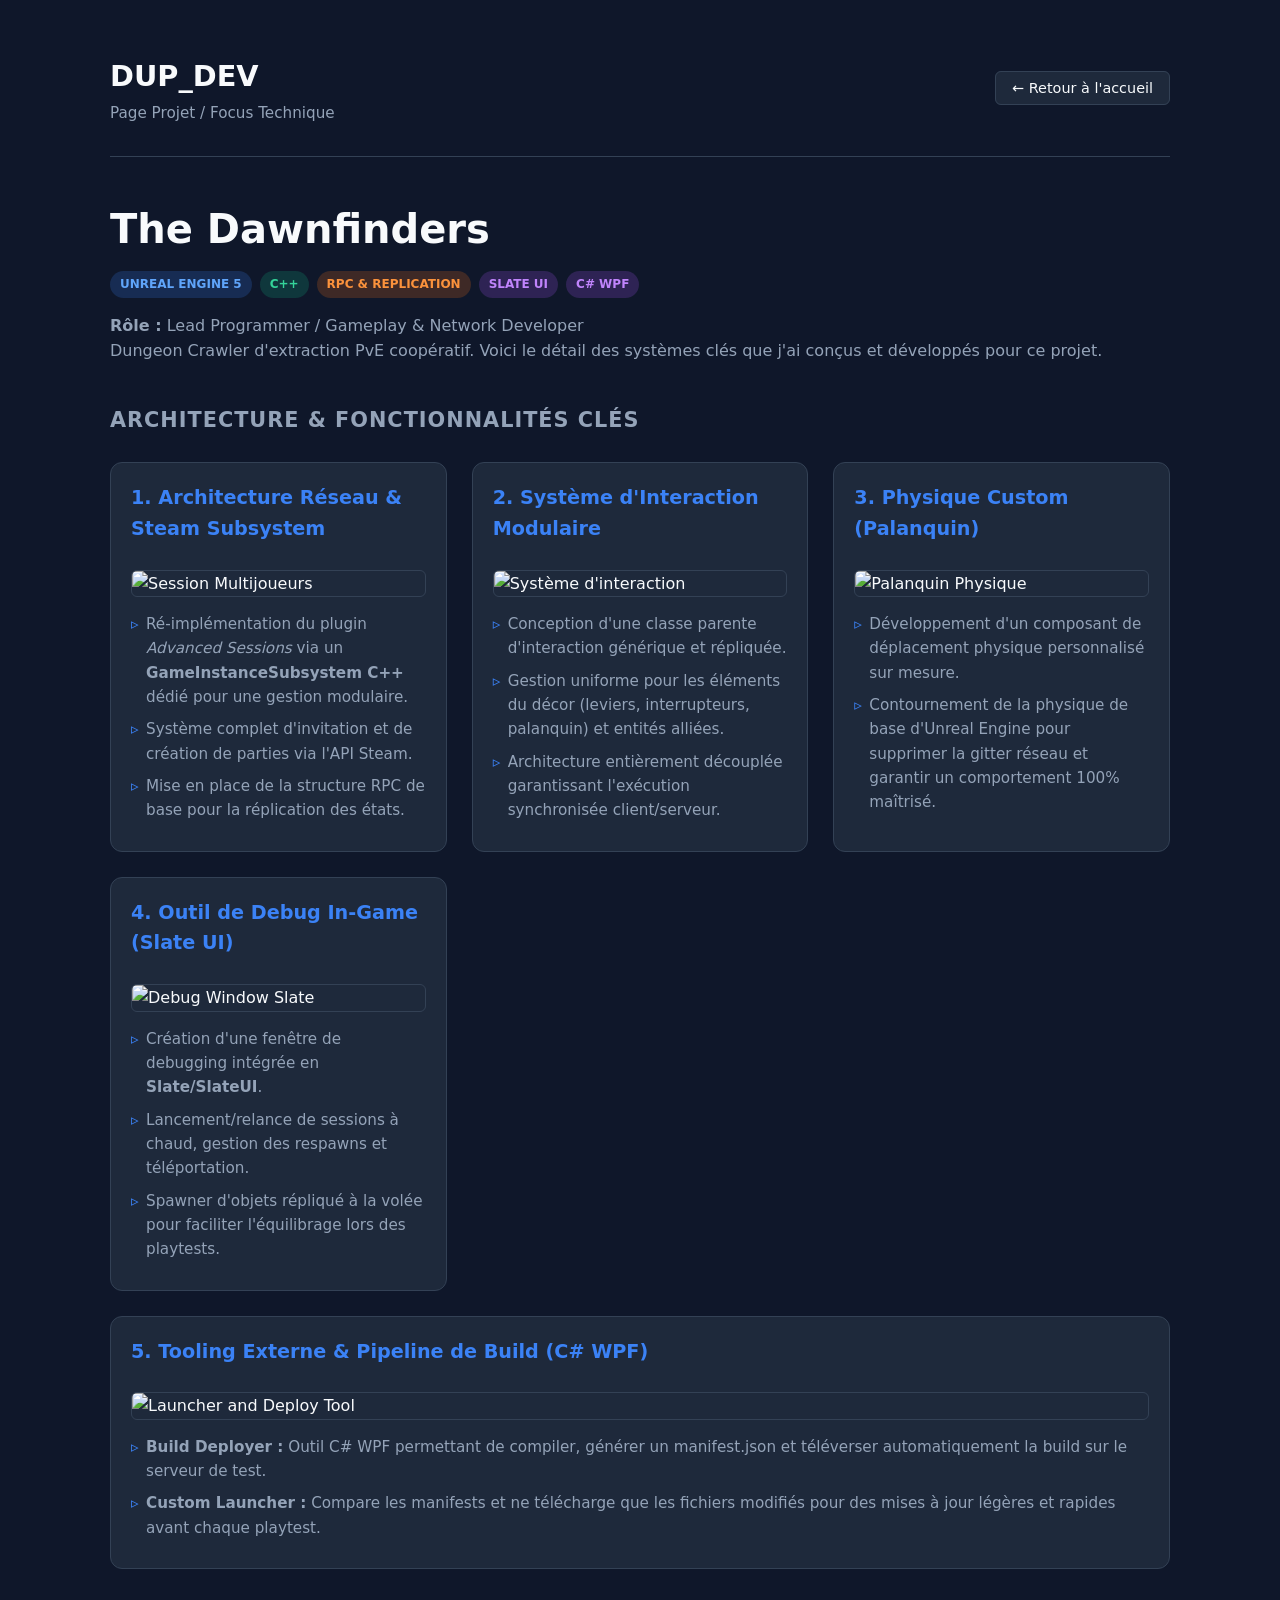
==== dawnfinders.html @ 89d2ec2f "[add] Source files" ====
<!DOCTYPE html>
<html lang="fr">
<head>
    <meta charset="UTF-8">
    <meta name="viewport" content="width=device-width, initial-scale=1.0">
    <title>The Dawnfinders | Détails Techniques</title>
    <link rel="stylesheet" href="style.css">
</head>
<body>

<header>
    <div class="brand">
        <h1><a href="index.html">DUP_DEV</a></h1>
        <p>Page Projet / Focus Technique</p>
    </div>
    <nav class="nav-links">
        <a href="index.html">← Retour à l'accueil</a>
    </nav>
</header>

<main>
    <section class="detail-hero">
        <h1>The Dawnfinders</h1>
        <div class="tags">
            <span class="tag tag-ue5">Unreal Engine 5</span>
            <span class="tag tag-cpp">C++</span>
            <span class="tag tag-network">RPC & Replication</span>
            <span class="tag tag-tools">Slate UI</span>
            <span class="tag tag-tools">C# WPF</span>
        </div>
        <p style="color: var(--text-muted); margin-top: 15px;">
            <strong>Rôle :</strong> Lead Programmer / Gameplay & Network Developer<br>
            Dungeon Crawler d'extraction PvE coopératif. Voici le détail des systèmes clés que j'ai conçus et développés pour ce projet.
        </p>
    </section>

    <h2 class="section-title">Architecture & Fonctionnalités Clés</h2>

    <div class="tech-grid">

        <!-- BLOC 1 -->
        <article class="tech-card">
            <h3>1. Architecture Réseau & Steam Subsystem</h3>
            <img src="assets/dawnfinders-network.png" alt="Session Multijoueurs">
            <ul>
                <li>Ré-implémentation du plugin <em>Advanced Sessions</em> via un <strong>GameInstanceSubsystem C++</strong> dédié pour une gestion modulaire.</li>
                <li>Système complet d'invitation et de création de parties via l'API Steam.</li>
                <li>Mise en place de la structure RPC de base pour la réplication des états.</li>
            </ul>
        </article>

        <!-- BLOC 2 -->
        <article class="tech-card">
            <h3>2. Système d'Interaction Modulaire</h3>
            <img src="assets/dawnfinders-network.png" alt="Système d'interaction">
            <ul>
                <li>Conception d'une classe parente d'interaction générique et répliquée.</li>
                <li>Gestion uniforme pour les éléments du décor (leviers, interrupteurs, palanquin) et entités alliées.</li>
                <li>Architecture entièrement découplée garantissant l'exécution synchronisée client/serveur.</li>
            </ul>
        </article>

        <!-- BLOC 3 -->
        <article class="tech-card">
            <h3>3. Physique Custom (Palanquin)</h3>
            <img src="assets/dawnfinders-network.png" alt="Palanquin Physique">
            <ul>
                <li>Développement d'un composant de déplacement physique personnalisé sur mesure.</li>
                <li>Contournement de la physique de base d'Unreal Engine pour supprimer la gitter réseau et garantir un comportement 100% maîtrisé.</li>
            </ul>
        </article>

        <!-- BLOC 4 -->
        <article class="tech-card">
            <h3>4. Outil de Debug In-Game (Slate UI)</h3>
            <img src="assets/dawnfinders-slate.png" alt="Debug Window Slate">
            <ul>
                <li>Création d'une fenêtre de debugging intégrée en <strong>Slate/SlateUI</strong>.</li>
                <li>Lancement/relance de sessions à chaud, gestion des respawns et téléportation.</li>
                <li>Spawner d'objets répliqué à la volée pour faciliter l'équilibrage lors des playtests.</li>
            </ul>
        </article>

        <!-- BLOC 5 -->
        <article class="tech-card" style="grid-column: 1 / -1;">
            <h3>5. Tooling Externe & Pipeline de Build (C# WPF)</h3>
            <img src="assets/dawnfinders-launcher.png" alt="Launcher and Deploy Tool" style="max-height: 350px; object-fit: contain;">
            <ul>
                <li><strong>Build Deployer :</strong> Outil C# WPF permettant de compiler, générer un <code>manifest.json</code> et téléverser automatiquement la build sur le serveur de test.</li>
                <li><strong>Custom Launcher :</strong> Compare les manifests et ne télécharge que les fichiers modifiés pour des mises à jour légères et rapides avant chaque playtest.</li>
            </ul>
        </article>

    </div>
</main>

<script src="script.js"></script>
</body>
</html>
---- style.css ----
/* --- VARIABLES DE COULEURS & DIGNES --- */
:root {
    --bg-color: #0f172a;        /* Anthracite sombre */
    --card-bg: #1e293b;         /* Cartes */
    --card-border: #334155;     /* Bordures */
    --text-main: #f8fafc;       /* Texte blanc */
    --text-muted: #94a3b8;      /* Texte secondaire */
    --accent-blue: #3b82f6;     /* Bleu accent */
    --accent-orange: #f97316;   /* Orange boutons */
    --accent-green: #10b981;    /* Vert accents */
    --code-bg: #020617;        /* Fond des blocs de code */
}

* {
    box-sizing: border-box;
    margin: 0;
    padding: 0;
    font-family: 'Segoe UI', system-ui, -apple-system, sans-serif;
}

body {
    background-color: var(--bg-color);
    color: var(--text-main);
    line-height: 1.6;
    padding: 20px;
    max-width: 1100px;
    margin: 0 auto;
}

/* --- EN-TÊTE / NAVIGATION --- */
header {
    display: flex;
    justify-content: space-between;
    align-items: center;
    padding: 30px 0;
    border-bottom: 1px solid var(--card-border);
    margin-bottom: 40px;
}

.brand h1 a {
    color: var(--text-main);
    text-decoration: none;
    font-size: 1.8rem;
    font-weight: 700;
}

.brand p {
    color: var(--text-muted);
    font-size: 0.95rem;
}

.nav-links a {
    color: var(--text-main);
    text-decoration: none;
    background: var(--card-bg);
    border: 1px solid var(--card-border);
    padding: 8px 16px;
    border-radius: 6px;
    font-size: 0.9rem;
    margin-left: 8px;
    transition: all 0.2s ease;
}

.nav-links a:hover {
    border-color: var(--accent-blue);
    color: var(--accent-blue);
}

/* --- TITRES --- */
h2.section-title {
    font-size: 1.3rem;
    text-transform: uppercase;
    letter-spacing: 1px;
    color: var(--text-muted);
    margin-bottom: 25px;
}

/* --- CARTES DE PROJET (PAGE D'ACCUEIL) --- */
.projects-grid {
    display: flex;
    flex-direction: column;
    gap: 25px;
    margin-bottom: 50px;
}

.project-card {
    background: var(--card-bg);
    border: 1px solid var(--card-border);
    border-radius: 12px;
    display: flex;
    overflow: hidden;
    transition: transform 0.2s ease, border-color 0.2s ease;
}

.project-card:hover {
    transform: translateY(-3px);
    border-color: var(--accent-blue);
}

.project-img {
    width: 35%;
    min-width: 280px;
    object-fit: cover;
    background-color: #000;
}

.project-content {
    padding: 25px;
    width: 65%;
    display: flex;
    flex-direction: column;
    justify-content: space-between;
}

.project-header h3 {
    font-size: 1.5rem;
    margin-bottom: 10px;
}

/* Badges / Tags */
.tags {
    display: flex;
    flex-wrap: wrap;
    gap: 8px;
    margin-bottom: 15px;
}

.tag {
    font-size: 0.75rem;
    font-weight: 600;
    padding: 4px 10px;
    border-radius: 20px;
    text-transform: uppercase;
}

.tag-ue5 { background: rgba(59, 130, 246, 0.2); color: #60a5fa; }
.tag-cpp { background: rgba(16, 185, 129, 0.2); color: #34d399; }
.tag-network { background: rgba(249, 115, 22, 0.2); color: #fb923c; }
.tag-tools { background: rgba(168, 85, 247, 0.2); color: #c084fc; }

.project-description {
    color: var(--text-muted);
    font-size: 0.95rem;
    margin-bottom: 20px;
}

.btn-cta {
    display: inline-block;
    align-self: flex-start;
    background-color: var(--accent-orange);
    color: #fff;
    padding: 10px 18px;
    border-radius: 6px;
    text-decoration: none;
    font-weight: 600;
    font-size: 0.9rem;
    transition: opacity 0.2s ease;
}

.btn-cta:hover {
    opacity: 0.9;
}

/* --- GRILLE DE DÉTAILS (PAGES PROJET) --- */
.detail-hero {
    margin-bottom: 40px;
}

.detail-hero h1 {
    font-size: 2.5rem;
    margin-bottom: 10px;
}

.tech-grid {
    display: grid;
    grid-template-columns: repeat(auto-fit, minmax(300px, 1fr));
    gap: 25px;
    margin-bottom: 50px;
}

.tech-card {
    background: var(--card-bg);
    border: 1px solid var(--card-border);
    border-radius: 12px;
    padding: 20px;
    display: flex;
    flex-direction: column;
}

.tech-card h3 {
    color: var(--accent-blue);
    font-size: 1.2rem;
    margin-bottom: 10px;
}

.tech-card img {
    width: 100%;
    border-radius: 6px;
    margin: 15px 0;
    border: 1px solid var(--card-border);
}

.tech-card ul {
    list-style: none;
    color: var(--text-muted);
    font-size: 0.95rem;
}

.tech-card ul li {
    margin-bottom: 8px;
    position: relative;
    padding-left: 15px;
}

.tech-card ul li::before {
    content: "▹";
    position: absolute;
    left: 0;
    color: var(--accent-blue);
}

/* --- SECTION COMPÉTENCES --- */
.skills-container {
    display: grid;
    grid-template-columns: repeat(auto-fit, minmax(200px, 1fr));
    gap: 20px;
    background: var(--card-bg);
    border: 1px solid var(--card-border);
    padding: 30px;
    border-radius: 12px;
    margin-bottom: 50px;
}

.skill-column h4 {
    color: var(--accent-blue);
    margin-bottom: 12px;
    font-size: 1.1rem;
    border-bottom: 1px solid var(--card-border);
    padding-bottom: 6px;
}

.skill-column ul {
    list-style: none;
}

.skill-column li {
    color: var(--text-muted);
    font-size: 0.95rem;
    margin-bottom: 8px;
}

/* --- RESPONSIVE --- */
@media (max-width: 768px) {
    header {
        flex-direction: column;
        align-items: flex-start;
        gap: 20px;
    }
    .project-card {
        flex-direction: column;
    }
    .project-img {
        width: 100%;
        height: 200px;
    }
    .project-content {
        width: 100%;
    }
}
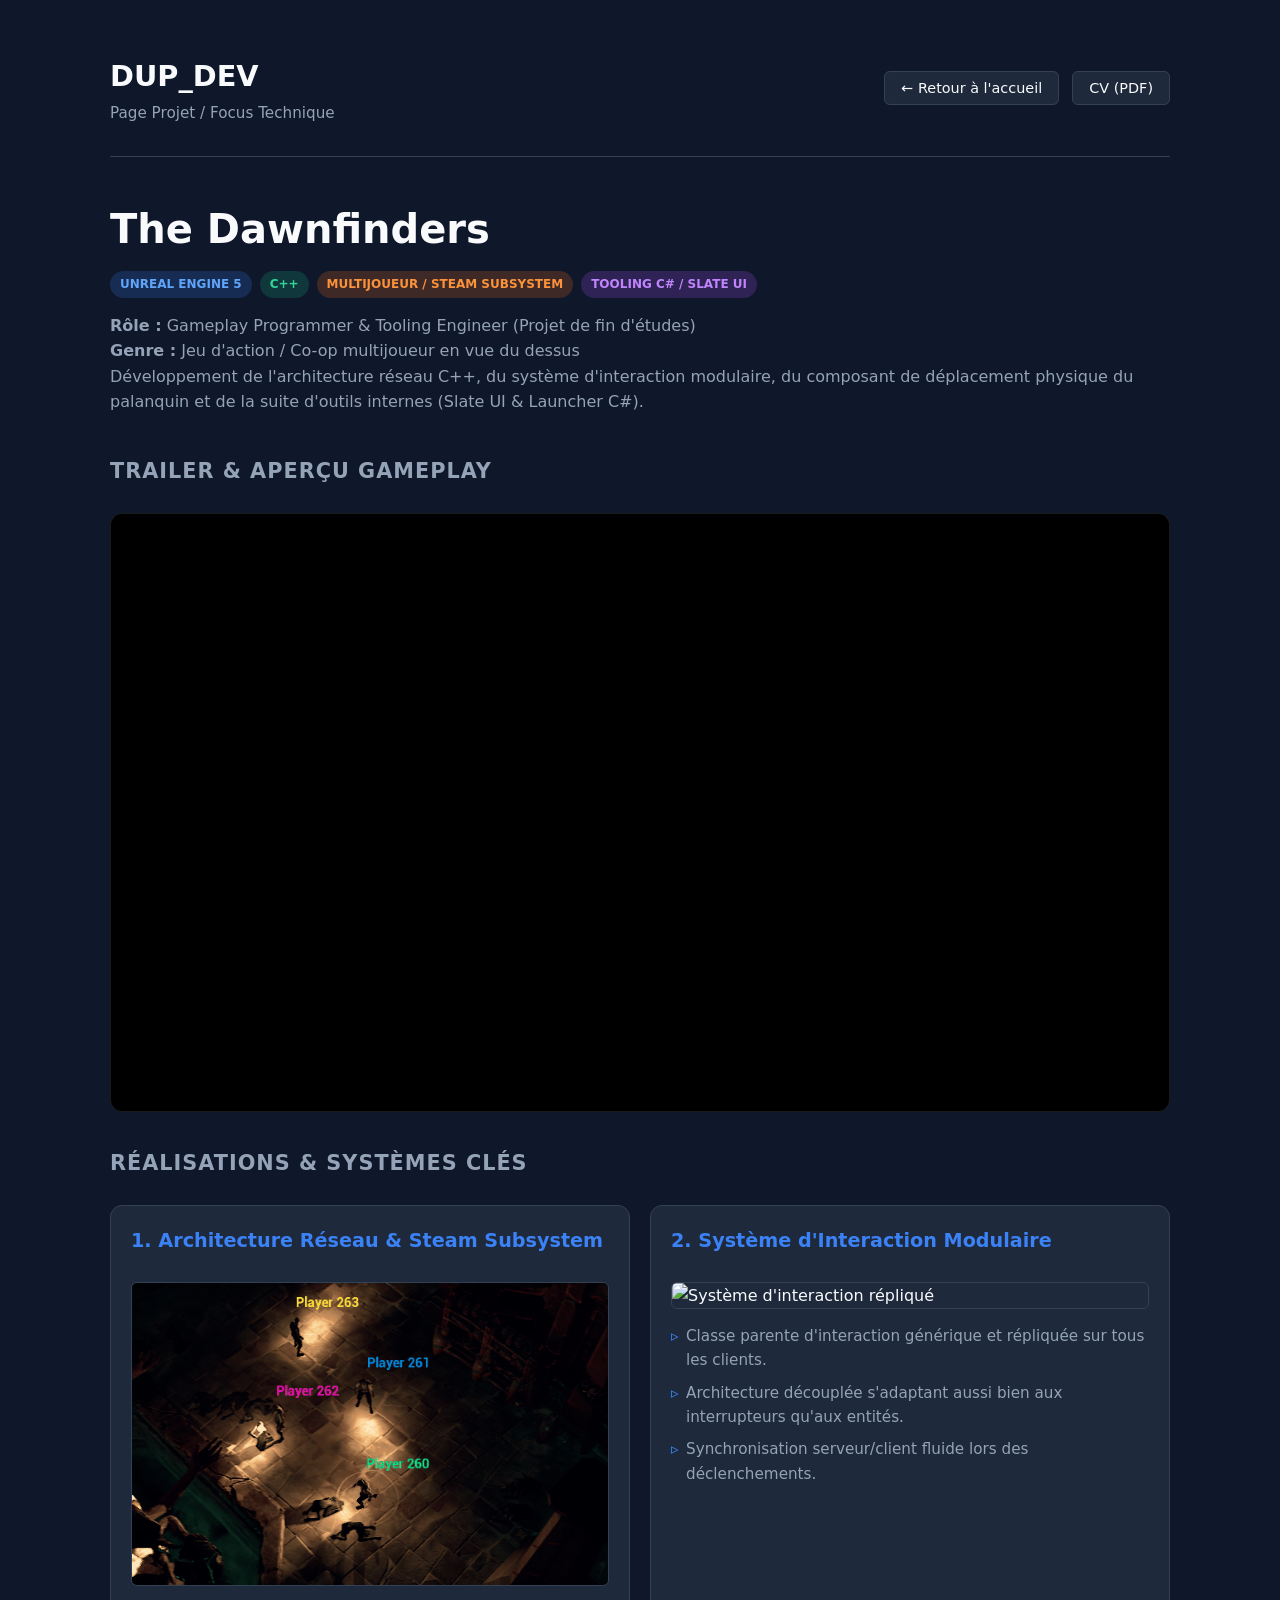
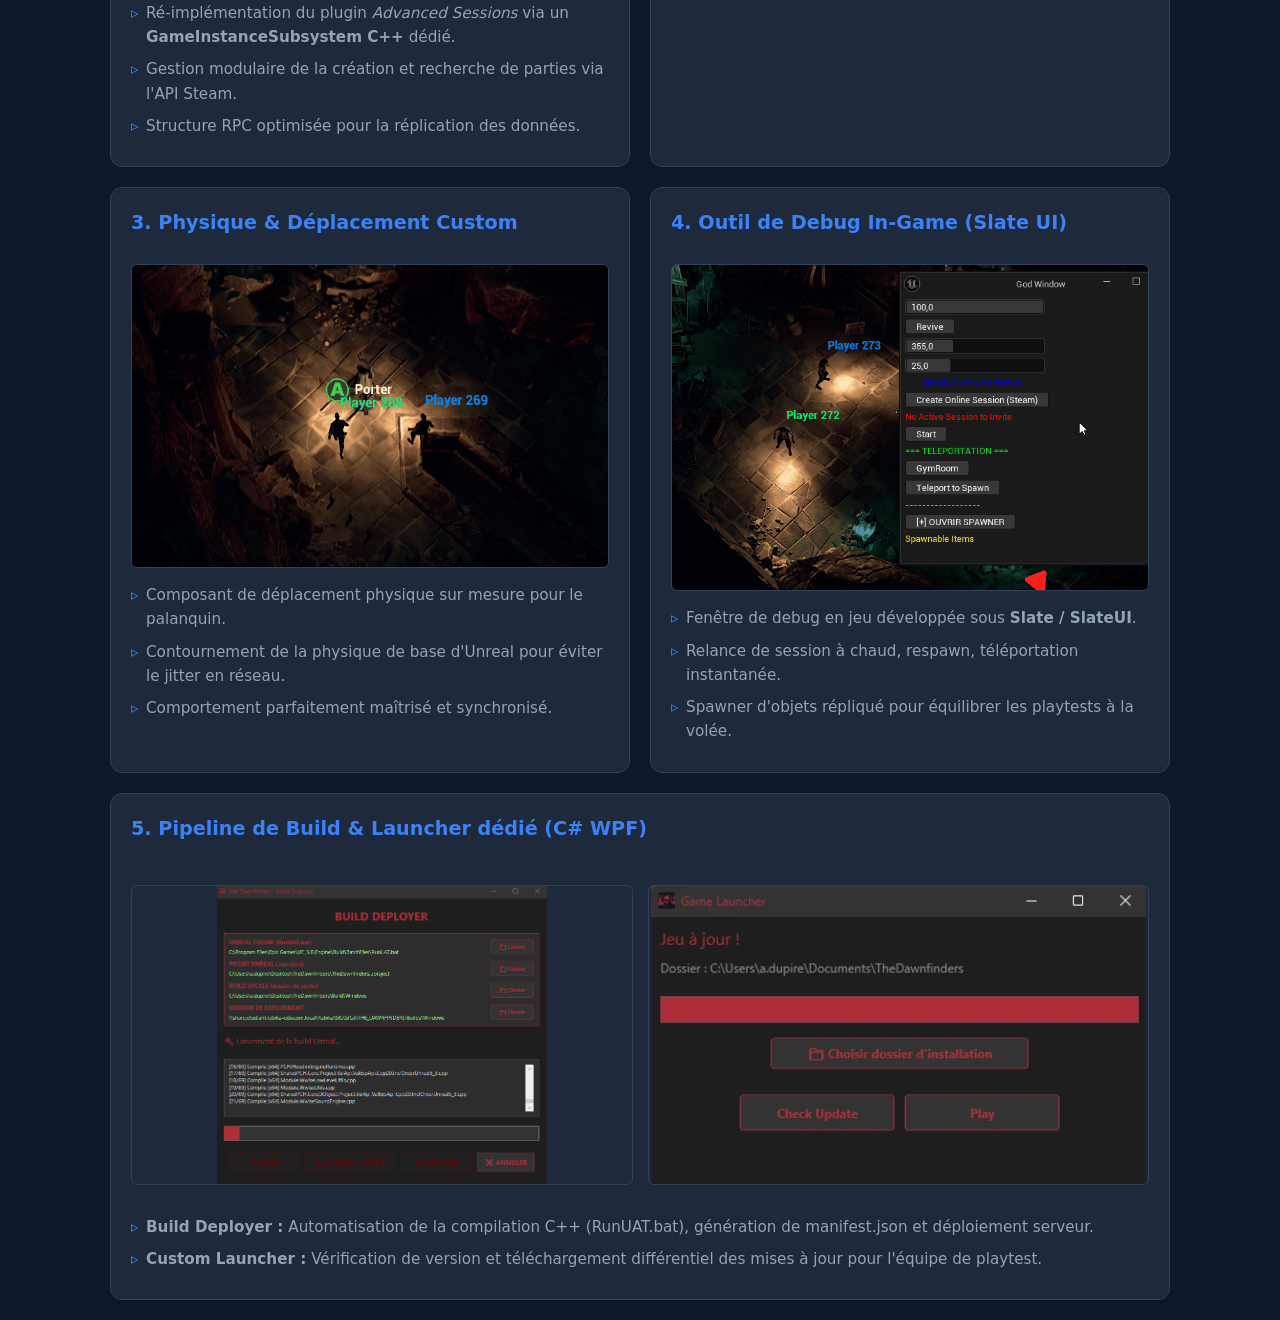
==== commit 02ca86b3: "[add] Youtube integration + assets" ====
--- a/dawnfinders.html
+++ b/dawnfinders.html
@@ -15,79 +15,100 @@
     </div>
     <nav class="nav-links">
         <a href="index.html">← Retour à l'accueil</a>
+        <a href="assets/CV_TonNom.pdf" target="_blank" download>CV (PDF)</a>
     </nav>
 </header>
 
 <main>
+    <!-- 1. PRÉSENTATION DU PROJET -->
     <section class="detail-hero">
         <h1>The Dawnfinders</h1>
         <div class="tags">
             <span class="tag tag-ue5">Unreal Engine 5</span>
             <span class="tag tag-cpp">C++</span>
-            <span class="tag tag-network">RPC & Replication</span>
-            <span class="tag tag-tools">Slate UI</span>
-            <span class="tag tag-tools">C# WPF</span>
+            <span class="tag tag-network">Multijoueur / Steam Subsystem</span>
+            <span class="tag tag-tools">Tooling C# / Slate UI</span>
         </div>
         <p style="color: var(--text-muted); margin-top: 15px;">
-            <strong>Rôle :</strong> Lead Programmer / Gameplay & Network Developer<br>
-            Dungeon Crawler d'extraction PvE coopératif. Voici le détail des systèmes clés que j'ai conçus et développés pour ce projet.
+            <strong>Rôle :</strong> Gameplay Programmer & Tooling Engineer (Projet de fin d'études)<br>
+            <strong>Genre :</strong> Jeu d'action / Co-op multijoueur en vue du dessus<br>
+            Développement de l'architecture réseau C++, du système d'interaction modulaire, du composant de déplacement physique du palanquin et de la suite d'outils internes (Slate UI & Launcher C#).
         </p>
     </section>
 
-    <h2 class="section-title">Architecture & Fonctionnalités Clés</h2>
+    <!-- 2. TRAILER / APERÇU GAMEPLAY -->
+    <section class="trailer-section" style="margin: 35px 0;">
+        <h2 class="section-title">Trailer & Aperçu Gameplay</h2>
+        <div style="position: relative; padding-bottom: 56.25%; height: 0; overflow: hidden; border-radius: 12px; border: 1px solid rgba(255,255,255,0.1); background-color: #000;">
+            <!-- Option A : YouTube (remplace TON_ID_YOUTUBE) -->
+            <iframe
+                    style="position: absolute; top:0; left: 0; width: 100%; height: 100%; border:0;"
+                    src="https://www.youtube.com/embed/vQHpLTRufTA"
+                    title="The Dawnfinders Teaser"
+                    allowfullscreen>
+            </iframe>
+        </div>
+    </section>
+
+    <!-- 3. GRILLE DE RÉALISATIONS TECHNIQUES -->
+    <h2 class="section-title">Réalisations & Systèmes Clés</h2>
 
     <div class="tech-grid">
 
-        <!-- BLOC 1 -->
+        <!-- BLOC 1 : RESEAU -->
         <article class="tech-card">
             <h3>1. Architecture Réseau & Steam Subsystem</h3>
-            <img src="assets/dawnfinders-network.png" alt="Session Multijoueurs">
+            <img src="assets/Multi.gif" alt="Session Multijoueur">
             <ul>
-                <li>Ré-implémentation du plugin <em>Advanced Sessions</em> via un <strong>GameInstanceSubsystem C++</strong> dédié pour une gestion modulaire.</li>
-                <li>Système complet d'invitation et de création de parties via l'API Steam.</li>
-                <li>Mise en place de la structure RPC de base pour la réplication des états.</li>
+                <li>Ré-implémentation du plugin <em>Advanced Sessions</em> via un <strong>GameInstanceSubsystem C++</strong> dédié.</li>
+                <li>Gestion modulaire de la création et recherche de parties via l'API Steam.</li>
+                <li>Structure RPC optimisée pour la réplication des données.</li>
             </ul>
         </article>
 
-        <!-- BLOC 2 -->
+        <!-- BLOC 2 : INTERACTIONS -->
         <article class="tech-card">
             <h3>2. Système d'Interaction Modulaire</h3>
-            <img src="assets/dawnfinders-network.png" alt="Système d'interaction">
+            <img src="assets/Doors.gif" alt="Système d'interaction répliqué">
             <ul>
-                <li>Conception d'une classe parente d'interaction générique et répliquée.</li>
-                <li>Gestion uniforme pour les éléments du décor (leviers, interrupteurs, palanquin) et entités alliées.</li>
-                <li>Architecture entièrement découplée garantissant l'exécution synchronisée client/serveur.</li>
+                <li>Classe parente d'interaction générique et répliquée sur tous les clients.</li>
+                <li>Architecture découplée s'adaptant aussi bien aux interrupteurs qu'aux entités.</li>
+                <li>Synchronisation serveur/client fluide lors des déclenchements.</li>
             </ul>
         </article>
 
-        <!-- BLOC 3 -->
+        <!-- BLOC 3 : PALANQUIN -->
         <article class="tech-card">
-            <h3>3. Physique Custom (Palanquin)</h3>
-            <img src="assets/dawnfinders-network.png" alt="Palanquin Physique">
+            <h3>3. Physique & Déplacement Custom</h3>
+            <img src="assets/Litter.gif" alt="Déplacement Palanquin">
             <ul>
-                <li>Développement d'un composant de déplacement physique personnalisé sur mesure.</li>
-                <li>Contournement de la physique de base d'Unreal Engine pour supprimer la gitter réseau et garantir un comportement 100% maîtrisé.</li>
+                <li>Composant de déplacement physique sur mesure pour le palanquin.</li>
+                <li>Contournement de la physique de base d'Unreal pour éviter le jitter en réseau.</li>
+                <li>Comportement parfaitement maîtrisé et synchronisé.</li>
             </ul>
         </article>
 
-        <!-- BLOC 4 -->
+        <!-- BLOC 4 : SLATE DEBUG -->
         <article class="tech-card">
             <h3>4. Outil de Debug In-Game (Slate UI)</h3>
-            <img src="assets/dawnfinders-slate.png" alt="Debug Window Slate">
+            <img src="assets/dEBUG.gif" alt="God Window Slate UI">
             <ul>
-                <li>Création d'une fenêtre de debugging intégrée en <strong>Slate/SlateUI</strong>.</li>
-                <li>Lancement/relance de sessions à chaud, gestion des respawns et téléportation.</li>
-                <li>Spawner d'objets répliqué à la volée pour faciliter l'équilibrage lors des playtests.</li>
+                <li>Fenêtre de debug en jeu développée sous <strong>Slate / SlateUI</strong>.</li>
+                <li>Relance de session à chaud, respawn, téléportation instantanée.</li>
+                <li>Spawner d'objets répliqué pour équilibrer les playtests à la volée.</li>
             </ul>
         </article>
 
-        <!-- BLOC 5 -->
+        <!-- BLOC 5 : TOOLING C# -->
         <article class="tech-card" style="grid-column: 1 / -1;">
-            <h3>5. Tooling Externe & Pipeline de Build (C# WPF)</h3>
-            <img src="assets/dawnfinders-launcher.png" alt="Launcher and Deploy Tool" style="max-height: 350px; object-fit: contain;">
+            <h3>5. Pipeline de Build & Launcher dédié (C# WPF)</h3>
+            <div style="display: flex; gap: 15px; flex-wrap: wrap; margin: 15px 0;">
+                <img src="assets/Build.gif" alt="Build Deployer C#" style="flex: 1; min-width: 280px; max-height: 300px; object-fit: contain;">
+                <img src="assets/Capture d'écran 2026-03-12 151937.webp" alt="Game Launcher C#" style="flex: 1; min-width: 280px; max-height: 300px; object-fit: contain;">
+            </div>
             <ul>
-                <li><strong>Build Deployer :</strong> Outil C# WPF permettant de compiler, générer un <code>manifest.json</code> et téléverser automatiquement la build sur le serveur de test.</li>
-                <li><strong>Custom Launcher :</strong> Compare les manifests et ne télécharge que les fichiers modifiés pour des mises à jour légères et rapides avant chaque playtest.</li>
+                <li><strong>Build Deployer :</strong> Automatisation de la compilation C++ (RunUAT.bat), génération de <code>manifest.json</code> et déploiement serveur.</li>
+                <li><strong>Custom Launcher :</strong> Vérification de version et téléchargement différentiel des mises à jour pour l'équipe de playtest.</li>
             </ul>
         </article>
 
--- a/style.css
+++ b/style.css
@@ -173,9 +173,9 @@
 
 .tech-grid {
     display: grid;
-    grid-template-columns: repeat(auto-fit, minmax(300px, 1fr));
-    gap: 25px;
-    margin-bottom: 50px;
+    grid-template-columns: repeat(auto-fit, minmax(380px, 1fr));
+    gap: 20px;
+    margin-top: 20px;
 }
 
 .tech-card {
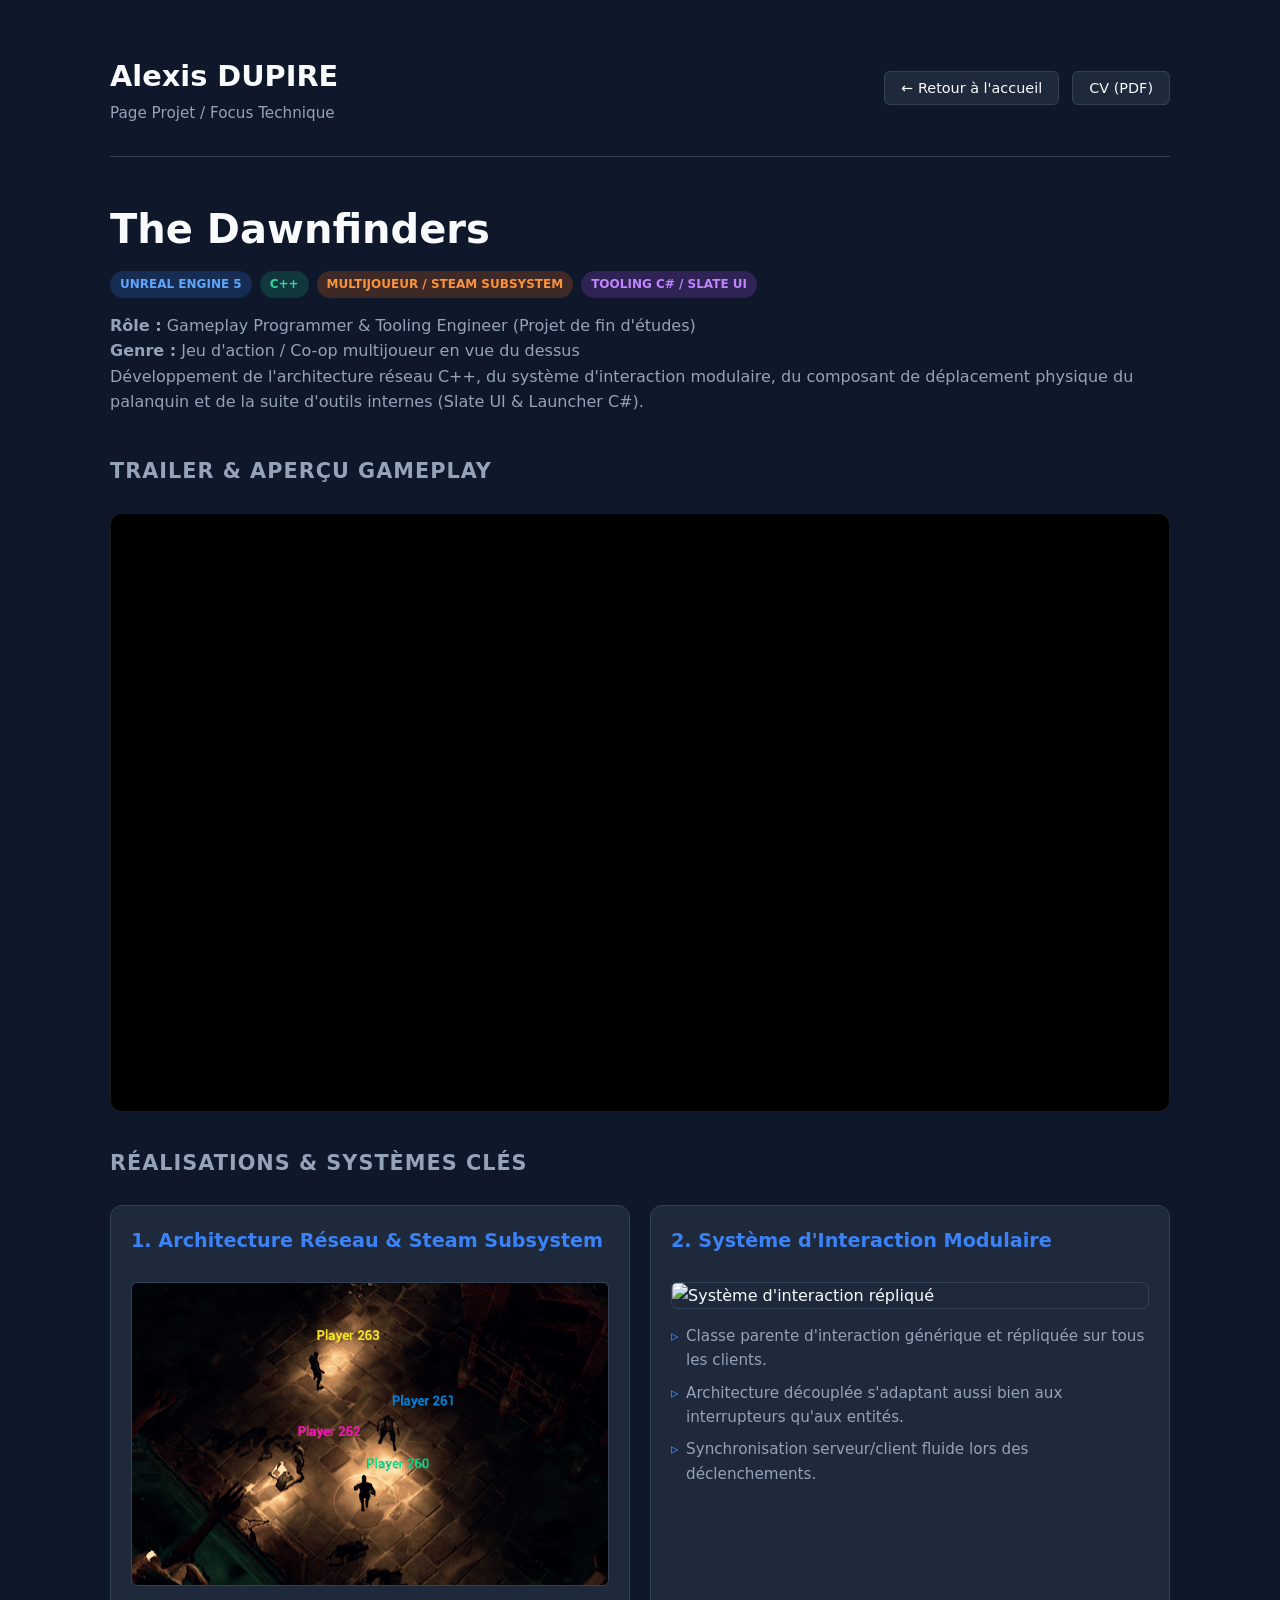
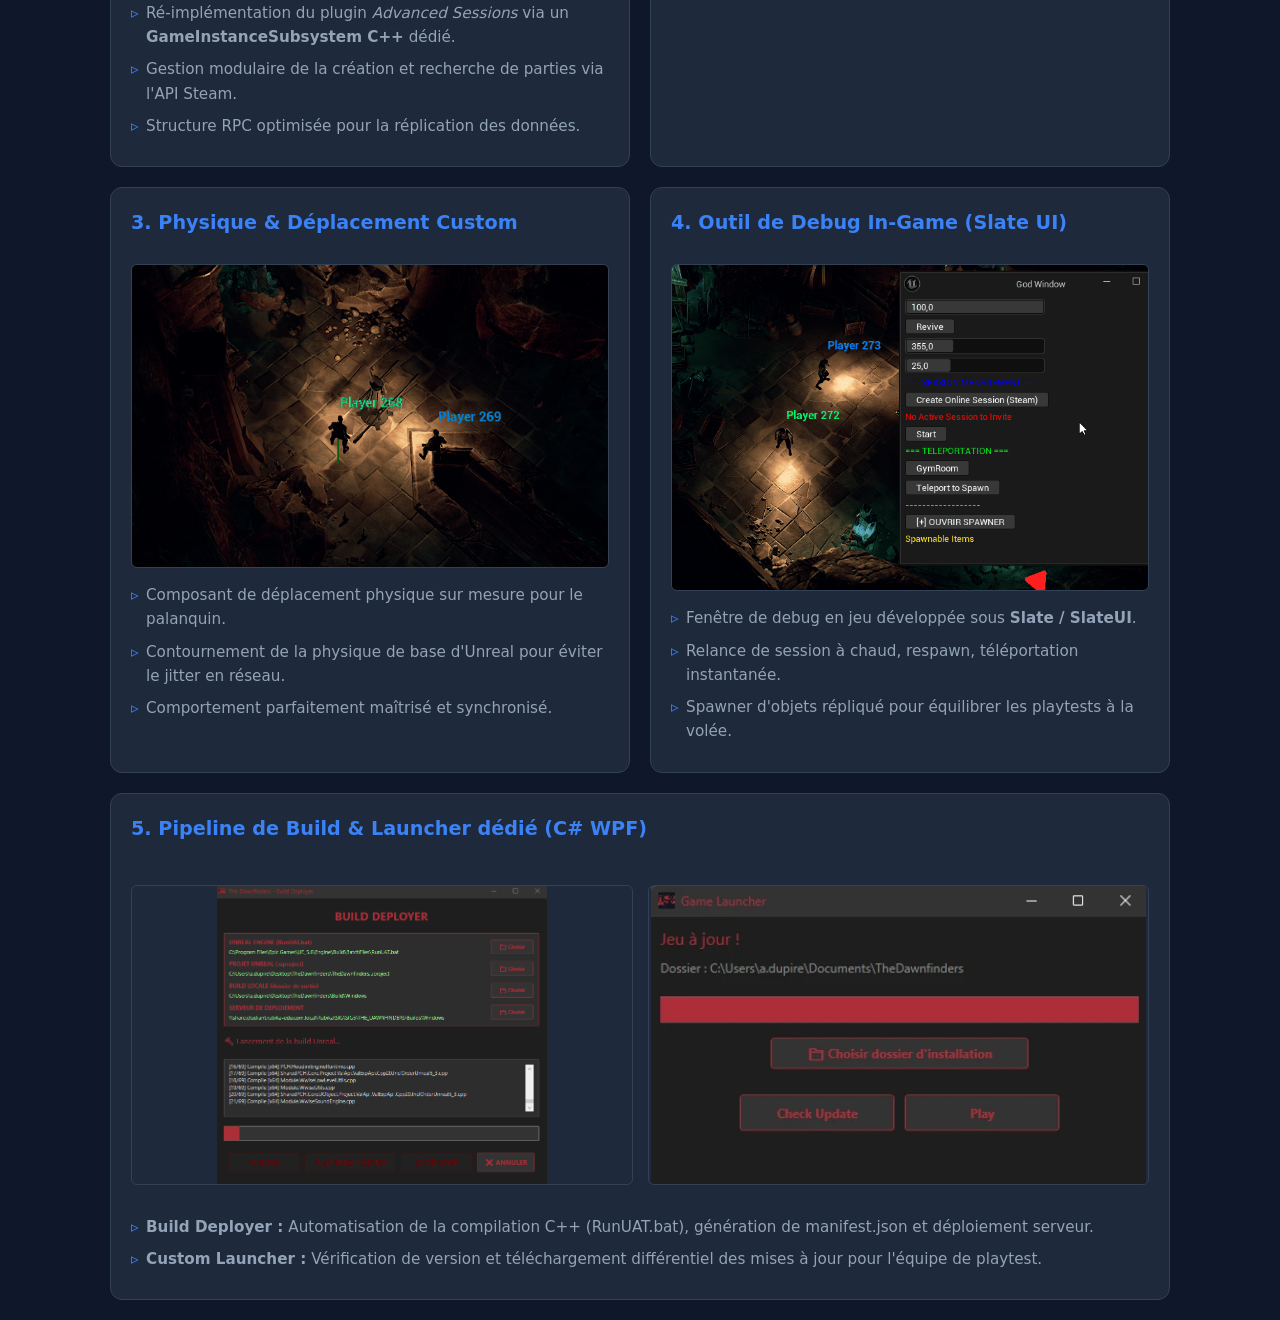
==== commit 15c59ae5: "[add] Multiple pages + update infos" ====
--- a/dawnfinders.html
+++ b/dawnfinders.html
@@ -10,12 +10,12 @@
 
 <header>
     <div class="brand">
-        <h1><a href="index.html">DUP_DEV</a></h1>
+        <h1><a href="index.html">Alexis DUPIRE</a></h1>
         <p>Page Projet / Focus Technique</p>
     </div>
     <nav class="nav-links">
         <a href="index.html">← Retour à l'accueil</a>
-        <a href="assets/CV_TonNom.pdf" target="_blank" download>CV (PDF)</a>
+        <a href="assets/CV_DUPIREAlexis.pdf" target="_blank" download>CV (PDF)</a>
     </nav>
 </header>
 
--- a/style.css
+++ b/style.css
@@ -266,4 +266,168 @@
     .project-content {
         width: 100%;
     }
+}
+
+.image-slider {
+    position: relative;
+    width: 100%;
+    max-width: 800px;
+    aspect-ratio: 16 / 9;
+    overflow: hidden;
+    border-radius: 12px;
+    border: 1px solid rgba(255, 255, 255, 0.1);
+}
+
+.image-container img {
+    position: absolute;
+    top: 0;
+    left: 0;
+    width: 100%;
+    height: 100%;
+    object-fit: cover;
+    user-select: none;
+}
+
+/* L'image de premier plan est découpée selon la position du slider */
+.img-before {
+    clip-path: polygon(0 0, var(--position) 0, var(--position) 100%, 0 100%);
+}
+
+/* Input transparent sur toute la zone pour capter le drag/clic */
+.slider-input {
+    position: absolute;
+    top: 0;
+    left: 0;
+    width: 100%;
+    height: 100%;
+    opacity: 0;
+    cursor: ew-resize;
+    z-index: 10;
+    margin: 0;
+}
+
+/* Ligne séparatrice verticale */
+.slider-line {
+    position: absolute;
+    top: 0;
+    bottom: 0;
+    left: var(--position);
+    width: 2px;
+    background: #ffffff;
+    transform: translateX(-50%);
+    pointer-events: none;
+    z-index: 5;
+}
+
+/* Bouton au centre de la barrette */
+.slider-handle {
+    position: absolute;
+    top: 50%;
+    left: var(--position);
+    transform: translate(-50%, -50%);
+    width: 40px;
+    height: 40px;
+    background-color: #ffffff;
+    color: #111111;
+    border-radius: 50%;
+    display: flex;
+    align-items: center;
+    justify-content: center;
+    font-weight: bold;
+    box-shadow: 0 0 12px rgba(0, 0, 0, 0.5);
+    pointer-events: none;
+    z-index: 6;
+}
+/* --- CAROUSEL AUTOMATIQUE --- */
+.carousel-container {
+    position: relative;
+    width: 100%;
+    aspect-ratio: 16 / 9;
+    margin: 15px 0;
+    overflow: hidden;
+    border-radius: 8px;
+    border: 1px solid rgba(255, 255, 255, 0.1);
+}
+
+.carousel-slides {
+    position: relative;
+    width: 100%;
+    height: 100%;
+}
+
+.carousel-slide {
+    position: absolute;
+    top: 0;
+    left: 0;
+    width: 100%;
+    height: 100%;
+    object-fit: cover;
+    opacity: 0;
+    transition: opacity 0.8s ease-in-out;
+    z-index: 1;
+}
+
+.carousel-slide.active {
+    opacity: 1;
+    z-index: 2;
+}
+
+/* Puces de suivi au bas de l'image */
+.carousel-dots {
+    position: absolute;
+    bottom: 10px;
+    left: 50%;
+    transform: translateX(-50%);
+    display: flex;
+    gap: 6px;
+    z-index: 5;
+    background: rgba(0, 0, 0, 0.4);
+    padding: 4px 8px;
+    border-radius: 12px;
+}
+
+.carousel-dots .dot {
+    width: 8px;
+    height: 8px;
+    border-radius: 50%;
+    background: rgba(255, 255, 255, 0.4);
+    transition: background 0.3s ease, transform 0.3s ease;
+}
+
+.carousel-dots .dot.active {
+    background: #ffffff;
+    transform: scale(1.2);
+}
+/* --- BOUTONS FLÈCHES DU CARROUSEL --- */
+.carousel-arrow {
+    position: absolute;
+    top: 50%;
+    transform: translateY(-50%);
+    background: rgba(0, 0, 0, 0.5);
+    color: #ffffff;
+    border: none;
+    width: 36px;
+    height: 36px;
+    border-radius: 50%;
+    font-size: 16px;
+    cursor: pointer;
+    z-index: 10;
+    display: flex;
+    align-items: center;
+    justify-content: center;
+    transition: background 0.3s ease, transform 0.2s ease;
+    user-select: none;
+}
+
+.carousel-arrow:hover {
+    background: rgba(0, 0, 0, 0.85);
+    transform: translateY(-50%) scale(1.1);
+}
+
+.carousel-arrow.prev {
+    left: 10px;
+}
+
+.carousel-arrow.next {
+    right: 10px;
 }
